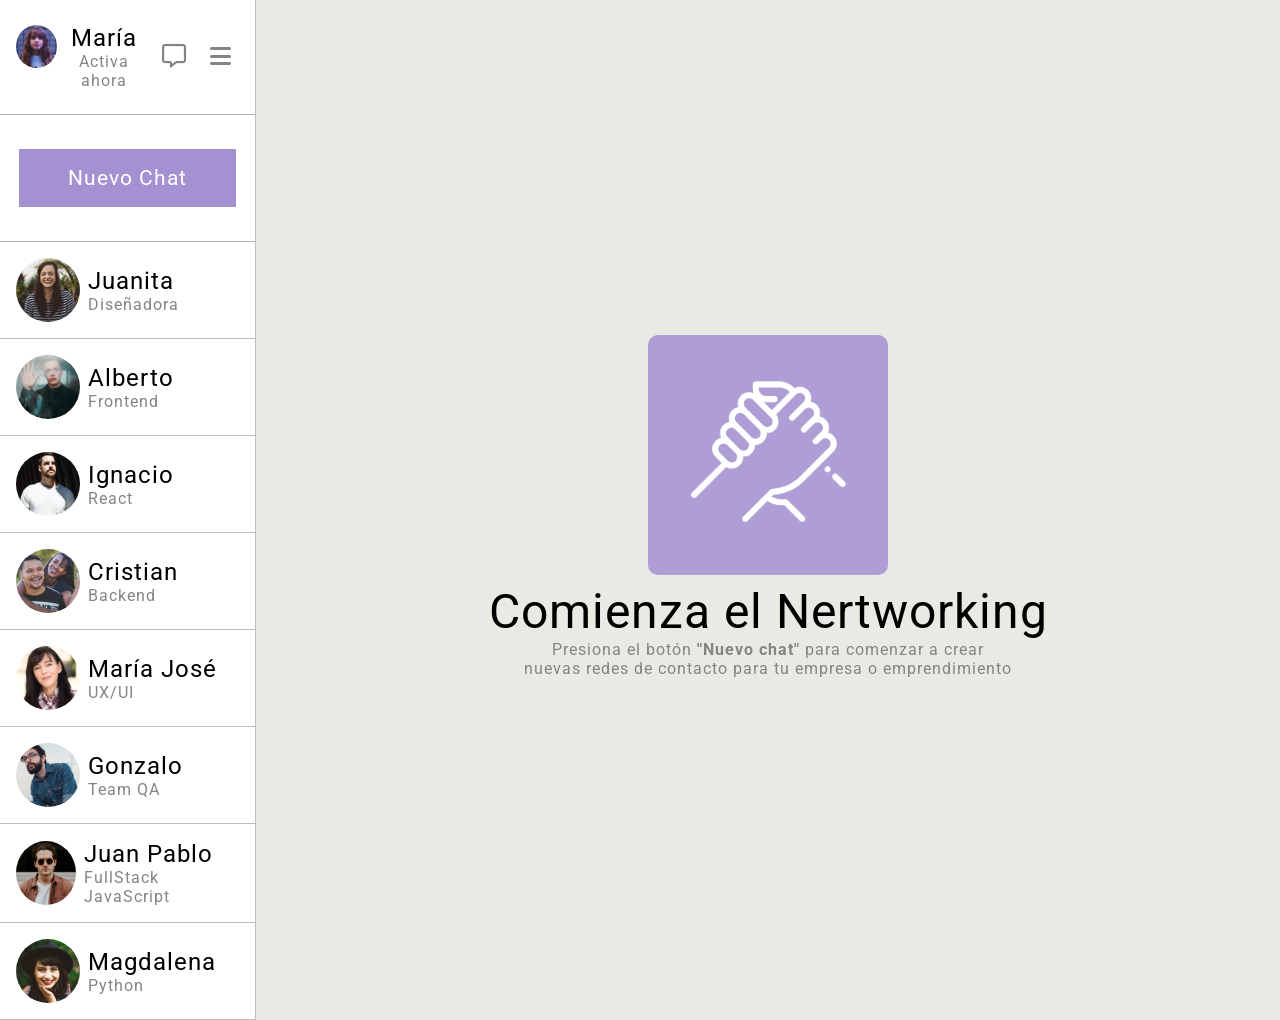
==== index.html @ 46616493 "feat: Estructura incial" ====
<!DOCTYPE html>
<html lang="es">
<head>
    <meta charset="UTF-8">
    <meta name="viewport" content="width=device-width, initial-scale=1.0">
<!-- CSS -->
    <link rel="stylesheet" href="assets/css/style.css">
<!-- FONT AWESOME -->
    <link rel="stylesheet" href="https://cdnjs.cloudflare.com/ajax/libs/font-awesome/6.5.0/css/all.min.css">
<!-- GOOGLE FONTS -->
    <link rel="preconnect" href="https://fonts.googleapis.com">
    <link rel="preconnect" href="https://fonts.gstatic.com" crossorigin>
    <link href="https://fonts.googleapis.com/css2?family=Roboto:ital,wght@0,100..900;1,100..900&display=swap" rel="stylesheet">

    <title>Me SPA</title>
</head>
<body>
    <div class="contain">
<!-- SECCION DE LISTA DE USUARIOS -->
        <section class="seccion-1">
            <nav style="width:100%;">
<!-- USUARIO ACTIVO -->
                <div class="container">
                    <div class="div-separador">
                        <div class="div-img">
                            <img src="assets/img/maria.jpg" alt="Foto de Maria">
                        </div>
                        <div class="div-texto">
                            <h3>María</h3>
                            <p>Activa ahora</p>
                        </div>
                    </div>
                    <div class="div-iconos">
                        <a href="#">
                            <i class="fa-regular fa-message"></i>
                        </a>
                        <a href="">
                            <i class="fa-solid fa-bars"></i>
                        </a>
                    </div>
                </div>
<!-- USUARIO FIN -->

<!-- BOTON NUEVO CHAT -->
                <div class="div-btn">
                    <a class="btn" href="#">Nuevo Chat</a>
                </div>
<!-- BOTON FIN -->
<!-- LISTA DE AMIGOS -->
                <ul>
                    <li class="li-personas">
                        <div class="li-div-img">
                            <img src="assets/img/juanita.jpg" alt=" Foto de Juanita">
                        </div>
                        <div class="div-texto-persona">
                            <h3>Juanita</h3>
                            <p>Diseñadora</p>
                        </div>
                    </li>
                    <li class="li-personas">
                        <div class="li-div-img">
                            <img src="assets/img/alberto.jpg" alt="Foto de Alberto">
                        </div>
                        <div>
                            <h3>Alberto</h3>
                            <p>Frontend </p>
                        </div>
                    </li>
                    <li class="li-personas">
                        <div class="li-div-img">
                            <img src="assets/img/ignacio.jpg" alt="Foto de Ignacio">
                        </div>
                        <div class="div-texto-persona">
                            <h3>Ignacio</h3>
                            <p>React</p>
                        </div>
                    </li>
                    <li class="li-personas">
                        <div class="li-div-img">
                            <img src="assets/img/cristian.jpg" alt="Foto de Cristian">
                        </div>
                        <div class="div-texto-persona">
                            <h3>Cristian</h3>
                            <p>Backend</p>
                        </div>
                    </li>
                    <li class="li-personas">
                        <div class="li-div-img">
                            <img src="assets/img/maria_jose.jpg" alt="Foto de Maria Jose">
                        </div>
                        <div class="div-texto-persona">
                            <h3>María José</h3>
                            <p>UX/UI</p>
                        </div>
                    </li>
                    <li class="li-personas">
                        <div class="li-div-img">
                            <img src="assets/img/gonzalo.jpg" alt="Foto de Gonzalo">
                        </div>
                        <div class="div-texto-persona">
                            <h3>Gonzalo</h3>
                            <p>Team QA</p>
                        </div>
                    </li>
                    <li class="li-personas">
                        <div class="li-div-img">
                            <img src="assets/img/juan_pablo.jpg" alt="Foto de Juan Pablo">
                        </div>
                        <div class="div-texto-persona">
                            <h3>Juan Pablo</h3>
                            <p>FullStack JavaScript</p>
                        </div>
                    </li>
                    <li class="li-personas">
                        <div class="li-div-img">
                            <img src="assets/img/magdalena.jpg" alt="Foto de Magdalena">
                        </div>
                        <div class="div-texto-persona">
                            <h3>Magdalena</h3>
                            <p>Python</p>
                        </div>
                    </li>
                </ul>
<!-- AMIGOS FIN -->
            </nav>
        </section>

<!-- SECCION 2 CUADRO DE DIALOGO -->
        <section class="seccion-2">
            <div class="div-img-hand">
                <!-- <img src="/assets/img/hand.png" alt=""> -->
            </div>
            <div class="div-texto">
                <h2>Comienza el Nertworking</h2>
                <p>Presiona el botón <b>"Nuevo chat"</b> para comenzar a crear nuevas redes de contacto para tu empresa o emprendimiento</p>
            </div>
            <div class="chatear-cuadro">

            </div>
        </section>
    </div>
<!-- SECCION 2 FIN -->

<!-- JAVASCRIPT -->
    <script src="chatear.js"></script>
</body>
</html>
---- assets/css/style.css ----
/* Estilos para el index */



:root{
    --color-1: #FFF;
    --color-2: #E8EBE4;
    --color-3: #BEC1BB;
    --color-4: #A491D2;
    --color-5: #CDC3E6;
    --color-6: #D4DCFF;
    --color-7: #1B1F21;
    --color-8: #444749;
    --color-9: #828485;
}

* {padding: 0;margin: 0;box-sizing: border-box;}

body {
    width: 100%;
    height: 100%;
    font-family: 'Roboto', Open Sans Regular;font-size: bold;
    min-width: 396px;
}

li{list-style: none;}
li:hover{cursor: pointer;background-color: var(--color-3);}
a{text-decoration: none;color: inherit;}

h3 {
    width: 100%;
    font-size: 1.5em;
    letter-spacing: 1px;
    font-weight: normal;
}

p {
    letter-spacing: 1px;
    width: 100%;
    font-size: 1em;
    color: var(--color-9);
}

h2 {
    font-size: 3rem;
    font-weight: normal;
    letter-spacing: 1px;
}

.div-btn {
    background-color: var(--color-1);
    width: 100%;
    height: 8em;
    display: flex;
    justify-content: center;
    align-items: center;
    border-bottom: 1px solid rgba(5, 5, 5, .3);
    border-top: 1px solid rgba(5, 5, 5, .3);

}
.btn {
    font-size: 1.3em;
    padding: 1rem 3rem;
    color: var(--color-1);
    background-color: var(--color-4);
    border: 1px solid var(--color-4);
    letter-spacing: 1px;
}
.btn:hover{background-color: var(--color-5);}
.btn:focus{background-color: var(--color-6);}

.contain {
    width: 100%;
    height: 100%;
    display: flex;
    justify-content: center;
    align-items: center;
    background-color: var(--color-2);
}

@media (min-width: 1200px) {

    .contain {
        width: 100%;
        height: 100%;
    }
}

@media (max-width: 1200px) {
    .contain {height: 100%;}
    .container .div-separador{
        flex-direction: column;
    }

    .seccion-1, .seccion-2 {
        width: 50%;
    }
    .btn {
        width: auto;
        height: auto;
    }

}

@media (max-width: 1000px) {
    .contain {
        flex-direction: column;
        width: 100%;
        height: 100%;

        .seccion-1 {
            width: 90%;
            height: auto;
            box-shadow: 1px 10px 10px #333;
        }
    }

}

@media (max-width: 500px) {
    .contain {
        height: 100%;

        .seccion-1 {
            width: 100%;
            height: 100%;
            box-shadow: none;
        }

        .seccion-2 {
            width: 100%;
            height: 100%;
        }
    }
}

.seccion-1 {
    width: 20%;
    height: 100%;
    background-color: var(--color-1);
    border-right: 1px solid var(--color-3);
}

.container {
    display: flex;
    justify-content: space-between;
    padding: 1em;

}

.seccion-2 {
    display: flex;
    flex-direction: column;
    justify-content: center;
    align-items: center;
    width: 80%;
    height: 100%;
    padding: 1em;
}


.seccion-2 p {
    width: 50%;
    font-size: 1em;
    letter-spacing: 1px;
}



.div-separador {
    width: 60%;
    display: flex;
    align-items: center;
    gap: .1em;
}

.div-img {width: 4em;height: 4em;}

.div-img img {
    width: 100%;
    /* height: 100%; */
    object-fit: cover;
    object-position: center center;
    border-radius: 100%;

}

.div-texto {
    justify-self: start;
    width: 100%;
    display: flex;
    flex-direction: column;
    justify-content: start;
    align-items: center;
    text-align: center;
    padding: .5em;
}


.div-iconos {
    display: flex;
    justify-content: space-between;
    align-items: center;
    gap: 1em;
    font-size: 1.5em;
    padding: .5em;
    color: var(--color-9);
}

.div-iconos a:hover {color: var(--color-7);}


.div-img-hand {
    width: 15em;
    height: 15em;
    background-image: url("/assets/img/hand.png");
    background-position: center center;
    background-size: cover;
    background-repeat: no-repeat;
    border-radius: 10px;
}

.li-div-img {width: 4em;height: 4em;}

.li-personas {
    display: flex;
    justify-content: start;
    align-items: center;
    gap: .5em;
    padding: 1em;
    border-bottom: 1px solid var(--color-3);
}

.li-div-img img {
    width: 100%;
    height: 100%;
    object-fit: cover;
    object-position: center center;
    border-radius: 100%;
}

.div-texto-persona {text-align: left;}

.chatear-cuadro {width: 100%;height: auto;}
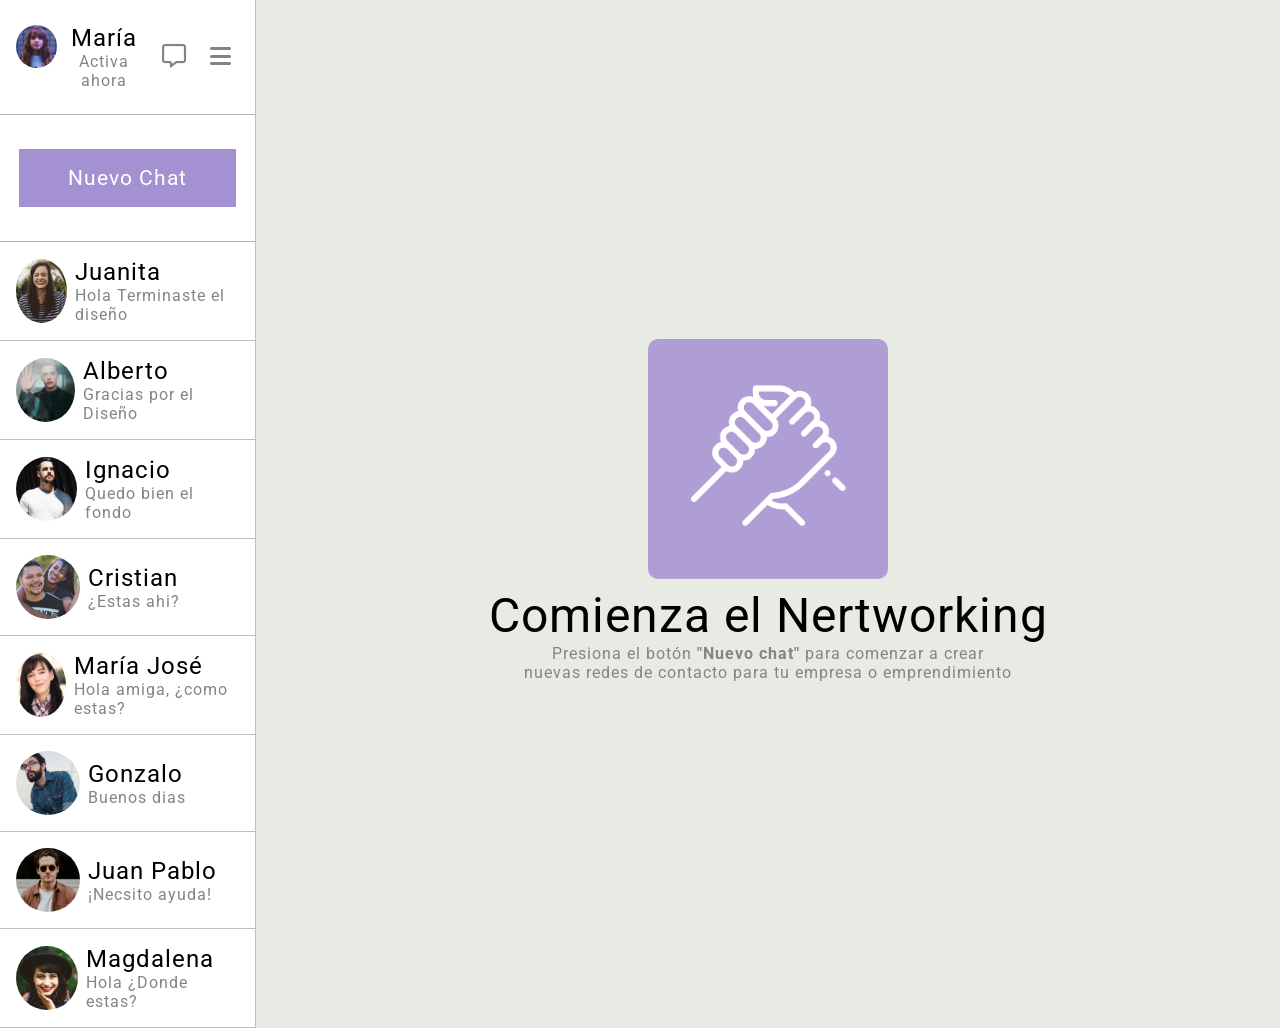
==== commit a877370f: "fix: Ultimos mensajes" ====
--- a/index.html
+++ b/index.html
@@ -54,7 +54,7 @@
                         </div>
                         <div class="div-texto-persona">
                             <h3>Juanita</h3>
-                            <p>Diseñadora</p>
+                            <p>Hola Terminaste el diseño</p>
                         </div>
                     </li>
                     <li class="li-personas">
@@ -63,7 +63,7 @@
                         </div>
                         <div>
                             <h3>Alberto</h3>
-                            <p>Frontend </p>
+                            <p>Gracias por el Diseño</p>
                         </div>
                     </li>
                     <li class="li-personas">
@@ -72,7 +72,7 @@
                         </div>
                         <div class="div-texto-persona">
                             <h3>Ignacio</h3>
-                            <p>React</p>
+                            <p>Quedo bien el fondo</p>
                         </div>
                     </li>
                     <li class="li-personas">
@@ -81,7 +81,7 @@
                         </div>
                         <div class="div-texto-persona">
                             <h3>Cristian</h3>
-                            <p>Backend</p>
+                            <p>¿Estas ahi?</p>
                         </div>
                     </li>
                     <li class="li-personas">
@@ -90,7 +90,7 @@
                         </div>
                         <div class="div-texto-persona">
                             <h3>María José</h3>
-                            <p>UX/UI</p>
+                            <p>Hola amiga, ¿como estas?</p>
                         </div>
                     </li>
                     <li class="li-personas">
@@ -99,7 +99,7 @@
                         </div>
                         <div class="div-texto-persona">
                             <h3>Gonzalo</h3>
-                            <p>Team QA</p>
+                            <p>Buenos dias</p>
                         </div>
                     </li>
                     <li class="li-personas">
@@ -108,7 +108,7 @@
                         </div>
                         <div class="div-texto-persona">
                             <h3>Juan Pablo</h3>
-                            <p>FullStack JavaScript</p>
+                            <p>¡Necsito ayuda!</p>
                         </div>
                     </li>
                     <li class="li-personas">
@@ -117,7 +117,7 @@
                         </div>
                         <div class="div-texto-persona">
                             <h3>Magdalena</h3>
-                            <p>Python</p>
+                            <p>Hola ¿Donde estas?</p>
                         </div>
                     </li>
                 </ul>
--- a/assets/css/style.css
+++ b/assets/css/style.css
@@ -78,12 +78,29 @@
     background-color: var(--color-2);
 }
 
+@media (min-height: 1000px) {
+    .contain .seccion-1 {min-height: 100dvh;
+    }
+}
+
+
 @media (min-width: 1200px) {
 
     .contain {
-        width: 100%;
+        max-width: 100%;
         height: 100%;
-    }
+        overflow: auto;
+
+        .seccion-2 {
+            max-height: 100%;
+        }
+
+    }
+    .seccion-1 {
+        max-height: 100%;
+
+    }
+    
 }
 
 @media (max-width: 1200px) {
@@ -135,8 +152,9 @@
 }
 
 .seccion-1 {
+    align-self: start;
     width: 20%;
-    height: 100%;
+    max-height: 100%;
     background-color: var(--color-1);
     border-right: 1px solid var(--color-3);
 }
